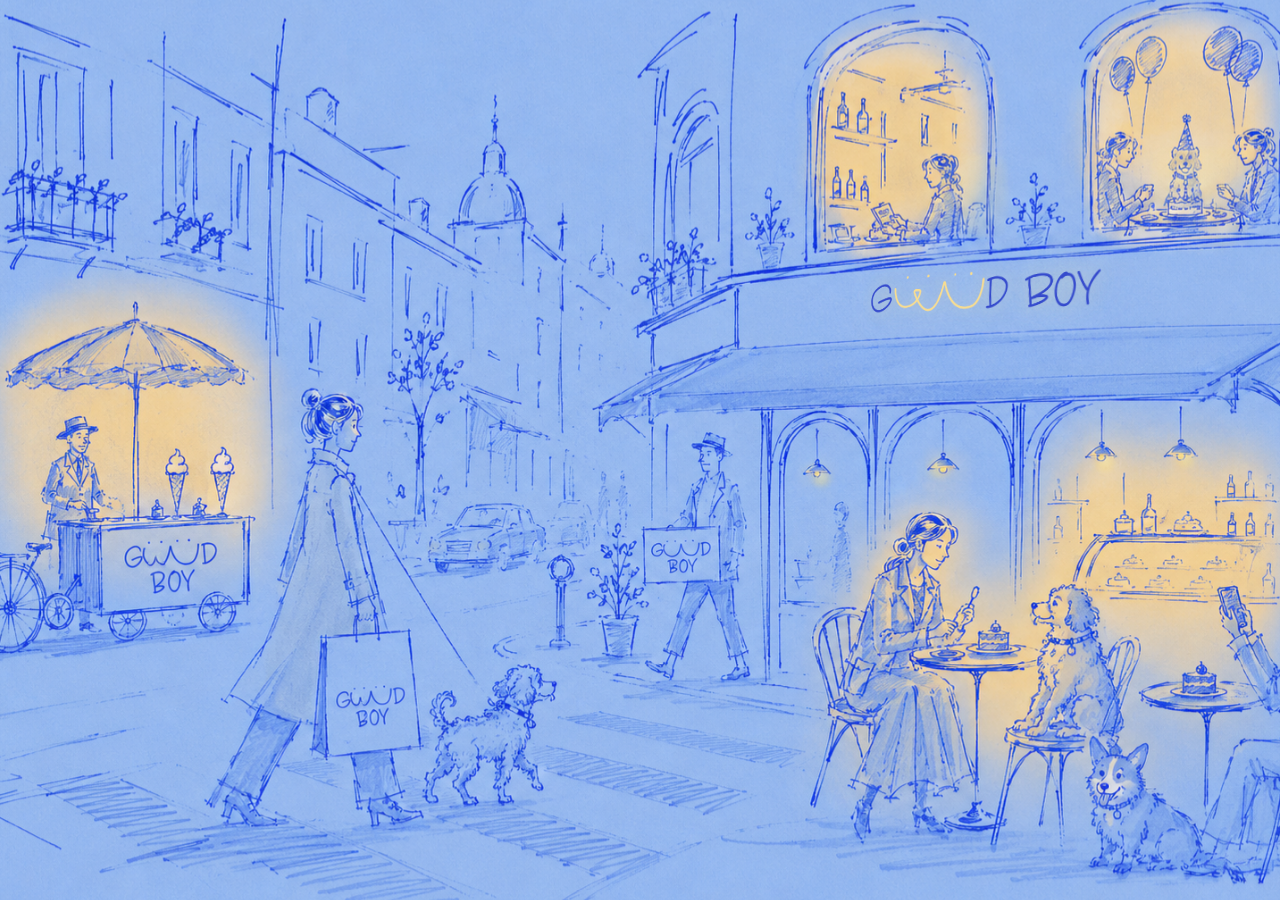
==== index.html @ 31cc7785 "good" ====
<!doctype html>
<html lang="ru">
  <head>
    <meta charset="UTF-8" />
    <meta name="viewport" content="width=device-width, initial-scale=1.0" />
    <title>Арт-практика</title>
    <link rel="stylesheet" href="./styles.css?v=83" />
  </head>
  <body>
    <main class="app" aria-live="polite">
      <section class="stage" aria-label="Интерактивная сцена">
        <img class="scene scene-current" alt="" draggable="false" />
        <img class="scene scene-next" alt="" draggable="false" />
        <svg class="scene-cover-svg" aria-hidden="true" focusable="false">
          <defs>
            <filter id="paper-tear">
              <feTurbulence type="fractalNoise" baseFrequency="0.038" numOctaves="3" seed="8" result="noise" />
              <feDisplacementMap in="SourceGraphic" in2="noise" scale="46" xChannelSelector="R" yChannelSelector="G" />
            </filter>
            <mask id="reveal-mask" maskUnits="userSpaceOnUse">
              <rect class="mask-fill" x="0" y="0" fill="black" />
              <ellipse class="mask-feather" cx="0" cy="0" rx="0" ry="0" fill="white" opacity="0.3" filter="url(#paper-tear)" />
              <ellipse class="mask-hole" cx="0" cy="0" rx="0" ry="0" fill="white" filter="url(#paper-tear)" />
            </mask>
          </defs>
          <image class="scene-cover-image" x="0" y="0" preserveAspectRatio="xMidYMid slice" mask="url(#reveal-mask)" />
        </svg>

        <div class="reveal-edge" aria-hidden="true"></div>
        <div class="veil" aria-hidden="true"></div>
        <div class="ambient-layer" aria-hidden="true"></div>
        <div class="cake-game-layer" aria-label="Мини-игра приготовления торта"></div>
        <div class="cake-game-ui-layer" aria-label="Интерфейс мини-игры"></div>
        <div class="sign-layer" aria-hidden="true">
          <img class="store-sign" src="./assets/overlays/sign.png" alt="" draggable="false" />
        </div>

        <header class="topbar">
          <button class="nav-button home-button" type="button">Главная</button>
        </header>

        <div class="hotspots" aria-label="Переходы по объектам"></div>
        <div class="scene-actions" aria-label="Кнопки сцены"></div>

        <section class="menu-panel" aria-label="Меню десертов" aria-hidden="true">
          <button class="menu-close" type="button" aria-label="Закрыть меню">×</button>
          <div class="menu-heading">
            <p class="scene-kicker">Special menu</p>
            <h2>GOOD BOY</h2>
          </div>
          <div class="menu-tabs" role="tablist" aria-label="Разделы меню"></div>
          <div class="catalog-track" aria-live="polite"></div>
        </section>

        <section class="story-panel" aria-label="Праздничное окно" aria-hidden="true">
          <button class="story-close" type="button" aria-label="Закрыть окно">×</button>
          <div class="cake-builder" aria-live="polite"></div>
        </section>
      </section>
    </main>

    <script src="./script.js?v=83"></script>
  </body>
</html>
---- styles.css ----
:root {
  --ink: #064f93;
  --paper: #d9f1ff;
  --cream: #fff7bd;
  --glow: #fff071;
  --line: rgba(6, 79, 147, 0.42);
}

@property --wind-x {
  syntax: "<length>";
  inherits: true;
  initial-value: 0px;
}

@property --wind-y {
  syntax: "<length>";
  inherits: true;
  initial-value: 0px;
}

@property --wind-blur {
  syntax: "<length>";
  inherits: true;
  initial-value: 0px;
}

* {
  box-sizing: border-box;
}

html,
body {
  width: 100%;
  height: 100%;
  margin: 0;
}

body {
  min-width: 1024px;
  overflow: hidden;
  background: #bfe8ff;
  color: var(--ink);
  font-family: "Zeequada", Georgia, "Times New Roman", serif;
}

button {
  font: inherit;
}

.app,
.stage {
  width: 100vw;
  height: 100vh;
}

.stage {
  position: relative;
  overflow: hidden;
  background: var(--paper);
  --scene-left: 0px;
  --scene-top: 0px;
  --scene-fit-scale: 1;
  --art-width: 1440px;
  --art-height: 1024px;
  --parallax-x: 0px;
  --parallax-y: 0px;
  --wind-x: 0px;
  --wind-y: 0px;
  --wind-blur: 0px;
  --reveal: 0px;
  --reveal-rx: 0px;
  --reveal-ry: 0px;
  animation: wind-scene 14000ms cubic-bezier(0.45, 0, 0.55, 1) infinite;
}

.scene {
  position: absolute;
  inset: -2%;
  width: 104%;
  height: 104%;
  object-fit: cover;
  user-select: none;
  filter: blur(var(--wind-blur));
  transform: translate3d(calc(var(--parallax-x) + var(--wind-x)), calc(var(--parallax-y) + var(--wind-y)), 0) scale(var(--scene-scale, 1));
  transform-origin: 50% 50%;
  transition: filter 650ms ease;
  will-change: transform, filter;
}

.scene-current {
  z-index: 1;
}

.scene-next {
  z-index: 2;
  opacity: 0;
  --scene-scale: 1.02;
  filter: blur(calc(2px + var(--wind-blur)));
}

.stage.is-transitioning .scene-current {
  filter: blur(0);
  --scene-scale: 1;
}

.stage.is-transitioning .scene-next {
  opacity: 0;
  filter: blur(var(--wind-blur));
  --scene-scale: 1;
}

.scene-cover-svg {
  position: absolute;
  z-index: 2;
  inset: -2%;
  width: 104%;
  height: 104%;
  pointer-events: none;
  opacity: 0;
  filter: blur(var(--wind-blur));
  transform: translate3d(calc(var(--parallax-x) + var(--wind-x)), calc(var(--parallax-y) + var(--wind-y)), 0);
  will-change: transform, filter;
}

.stage.is-transitioning .scene-cover-svg {
  opacity: 1;
}

.scene-cover-image {
  width: 100%;
  height: 100%;
}

.reveal-edge {
  display: none;
}

.reveal-edge::before,
.reveal-edge::after {
  display: none;
}

.reveal-edge::after {
  display: none;
}

.stage.is-transitioning .reveal-edge {
  opacity: 0;
}

.veil {
  display: none;
}

.stage.is-transitioning .veil {
  opacity: 0;
}

.ambient-layer {
  position: absolute;
  z-index: 3;
  left: 0;
  top: 0;
  width: var(--art-width);
  height: var(--art-height);
  pointer-events: none;
  opacity: 0;
  transform: translate3d(calc(var(--scene-left) + var(--parallax-x) + var(--wind-x)), calc(var(--scene-top) + var(--parallax-y) + var(--wind-y)), 0) scale(var(--scene-fit-scale));
  transform-origin: 0 0;
  will-change: transform;
  transition: opacity 600ms ease;
}

.sign-layer {
  position: absolute;
  z-index: 4;
  left: 0;
  top: 0;
  width: var(--art-width);
  height: var(--art-height);
  pointer-events: none;
  opacity: 0;
  transform: translate3d(calc(var(--scene-left) + var(--parallax-x) + var(--wind-x)), calc(var(--scene-top) + var(--parallax-y) + var(--wind-y)), 0) scale(var(--scene-fit-scale));
  transform-origin: 0 0;
  will-change: transform;
  transition: opacity 600ms ease;
}

.cake-game-ui-layer {
  position: absolute;
  z-index: 8;
  inset: 0;
  pointer-events: none;
  opacity: 0;
  transition: opacity 500ms ease;
}

.stage[data-scene="3"] .cake-game-ui-layer {
  opacity: 1;
}

.cake-game-ui {
  position: absolute;
  inset: 0;
  color: #114b3b;
  font-family: "Zeequada", "Some Notes", Georgia, serif;
  pointer-events: none;
}

.cake-game-ui > * {
  pointer-events: auto;
}

.cake-game-layer {
  position: absolute;
  z-index: 7;
  left: 0;
  top: 0;
  width: var(--art-width);
  height: var(--art-height);
  pointer-events: none;
  opacity: 0;
  transform: translate3d(calc(var(--scene-left) + var(--parallax-x) + var(--wind-x)), calc(var(--scene-top) + var(--parallax-y) + var(--wind-y)), 0) scale(var(--scene-fit-scale));
  transform-origin: 0 0;
  transition: opacity 500ms ease;
}

.stage[data-scene="3"] {
  --ink: #114b3b;
  --line: rgba(17, 75, 59, 0.38);
  background: #bbf1d7;
}

.stage[data-scene="3"] .cake-game-layer {
  opacity: 1;
  pointer-events: auto;
}

.stage[data-scene="3"] .hotspots {
  pointer-events: none;
}

.stage[data-scene="1"] .sign-layer {
  opacity: 1;
}

.stage.is-transitioning .sign-layer {
  opacity: 0;
}

.store-sign {
  position: absolute;
  left: 884px;
  top: 300px;
  width: 392px;
  height: auto;
  filter:
    drop-shadow(0 0 8px rgba(255, 236, 148, 0.42))
    drop-shadow(0 0 20px rgba(255, 220, 95, 0.26));
  opacity: 0.94;
  transform: perspective(500px) rotateX(3deg) rotateY(-27deg) rotateZ(-2.2deg) skewX(-6deg) skewY(0.8deg);
  transform-origin: 55% 52%;
  animation: sign-glow 4200ms ease-in-out infinite;
}

.stage[data-scene="1"] .ambient-layer,
.stage[data-scene="2"] .ambient-layer,
.stage[data-scene="4"] .ambient-layer,
.stage[data-scene="5"] .ambient-layer {
  opacity: 1;
}

.stage.is-transitioning .ambient-layer {
  opacity: 0;
}

.stage.is-transitioning .cake-game-layer,
.stage.is-transitioning .cake-game-ui-layer {
  opacity: 0;
  pointer-events: none;
}

.smoke {
  position: absolute;
  left: var(--art-x);
  top: var(--art-y);
  width: var(--size);
  height: var(--size);
  border-radius: 48% 52% 55% 45% / 56% 42% 58% 44%;
  background:
    radial-gradient(circle at 42% 42%, rgba(255, 250, 205, 0.68), rgba(255, 226, 139, 0.38) 38%, rgba(255, 226, 139, 0) 72%),
    radial-gradient(circle at 68% 58%, rgba(255, 246, 190, 0.36), rgba(255, 215, 116, 0) 56%);
  filter: blur(2.2px);
  opacity: 0;
  transform: translate(-50%, -50%) scale(0.35);
  animation: smoke-rise var(--duration) ease-out infinite;
  animation-delay: var(--delay);
}

.smoke::after {
  content: "";
  position: absolute;
  inset: 18% 22% 12% 14%;
  border-radius: 50%;
  background: rgba(255, 241, 169, 0.32);
  filter: blur(5px);
}

.leaf {
  position: absolute;
  left: var(--art-x);
  top: var(--art-y);
  width: var(--w);
  height: 2px;
  border-radius: 999px;
  background: rgba(5, 92, 180, 0.42);
  box-shadow: 0 0 5px rgba(174, 214, 255, 0.34);
  transform-origin: 50% 50%;
  animation: leaf-sway var(--duration) ease-in-out infinite;
  animation-delay: var(--delay);
}

.headlight {
  position: absolute;
  left: var(--art-x);
  top: var(--art-y);
  width: var(--size);
  height: calc(var(--size) * 0.64);
  border-radius: 999px;
  background: radial-gradient(circle, rgba(255, 245, 153, 0.95), rgba(255, 214, 86, 0.48) 38%, rgba(255, 214, 86, 0) 74%);
  filter: blur(2px);
  opacity: 0.18;
  transform: translate(-50%, -50%) rotate(-8deg) scale(0.72);
  animation: headlight-blink 2300ms ease-in-out infinite;
  animation-delay: var(--delay);
}

.headlight::after {
  content: "";
  position: absolute;
  left: 42%;
  top: 50%;
  width: calc(var(--size) * 2.1);
  height: calc(var(--size) * 0.86);
  border-radius: 999px;
  background: radial-gradient(ellipse at left, rgba(255, 234, 122, 0.24), rgba(255, 234, 122, 0) 68%);
  transform: translateY(-50%);
}

.cafe-light {
  position: absolute;
  left: var(--art-x);
  top: var(--art-y);
  width: var(--size);
  height: calc(var(--size) * 0.78);
  border-radius: 50%;
  background:
    radial-gradient(circle at 50% 35%, rgba(255, 248, 179, 0.9), rgba(255, 221, 104, 0.46) 42%, rgba(255, 221, 104, 0) 74%),
    radial-gradient(ellipse at 50% 80%, rgba(255, 239, 160, 0.28), rgba(255, 239, 160, 0) 70%);
  filter: blur(3.5px);
  opacity: 0.5;
  transform: translate(-50%, -50%) scale(0.82);
  animation: cafe-light-flicker 3600ms ease-in-out infinite;
  animation-delay: var(--delay);
}

.window-light {
  position: absolute;
  left: var(--art-x);
  top: var(--art-y);
  width: var(--w);
  height: var(--h);
  border-radius: 18px;
  background:
    radial-gradient(ellipse at 50% 42%, rgba(255, 237, 139, 0.44), rgba(255, 218, 104, 0.24) 52%, rgba(255, 218, 104, 0) 78%),
    linear-gradient(180deg, rgba(255, 249, 190, 0.16), rgba(255, 215, 91, 0.1));
  filter: blur(2.5px);
  opacity: 0.38;
  transform: translate(-50%, -50%) scale(0.96);
  animation: window-glow 5200ms ease-in-out infinite;
  animation-delay: var(--delay);
  mix-blend-mode: screen;
}

.stage[data-scene="5"] .window-light {
  background:
    radial-gradient(ellipse at 50% 44%, rgba(255, 240, 154, 0.58), rgba(255, 216, 96, 0.34) 52%, rgba(255, 216, 96, 0) 78%),
    linear-gradient(180deg, rgba(255, 249, 190, 0.26), rgba(255, 215, 91, 0.14));
  filter: blur(3px);
  opacity: 0.22;
  animation-name: ice-window-glow;
  animation-duration: 4600ms;
}

.pendant-light {
  position: absolute;
  left: var(--art-x);
  top: var(--art-y);
  width: var(--size);
  height: calc(var(--size) * 0.58);
  border-radius: 50%;
  background:
    radial-gradient(circle at 50% 40%, rgba(255, 247, 178, 0.9), rgba(255, 221, 103, 0.42) 42%, rgba(255, 221, 103, 0) 72%),
    radial-gradient(ellipse at 50% 100%, rgba(255, 224, 122, 0.28), rgba(255, 224, 122, 0) 74%);
  filter: blur(3px);
  opacity: 0.42;
  transform: translate(-50%, -50%) scale(0.82);
  animation: pendant-light-flicker 3300ms ease-in-out infinite;
  animation-delay: var(--delay);
  mix-blend-mode: screen;
}

.pendant-light::after {
  content: "";
  position: absolute;
  inset: -22% -14% -34%;
  border-radius: 50%;
  background: radial-gradient(ellipse at 50% 45%, rgba(255, 242, 154, 0.42), rgba(255, 219, 112, 0.18) 42%, rgba(255, 219, 112, 0) 72%);
  filter: blur(6px);
  animation: pendant-halo-drift 2600ms ease-in-out infinite;
  animation-delay: var(--delay);
}

.showcase-light {
  position: absolute;
  left: var(--art-x);
  top: var(--art-y);
  width: var(--w);
  height: var(--h);
  border-radius: 999px;
  background:
    radial-gradient(ellipse at 34% 48%, rgba(255, 247, 186, 0.5), rgba(255, 216, 110, 0.24) 36%, rgba(255, 216, 110, 0) 68%),
    radial-gradient(ellipse at 68% 52%, rgba(255, 238, 153, 0.34), rgba(255, 216, 110, 0.16) 38%, rgba(255, 216, 110, 0) 70%),
    linear-gradient(90deg, rgba(255, 236, 145, 0), rgba(255, 236, 145, 0.2), rgba(255, 236, 145, 0));
  background-size: 130% 100%, 120% 100%, 100% 100%;
  background-position: 0% 50%, 100% 50%, 50% 50%;
  filter: blur(8px);
  opacity: 0.36;
  transform: translate(-50%, -50%) scale(0.96);
  animation: showcase-light-sweep 4200ms ease-in-out infinite;
  animation-delay: var(--delay);
  mix-blend-mode: screen;
}

.candle-flame {
  position: absolute;
  left: var(--art-x);
  top: var(--art-y);
  width: var(--size);
  height: calc(var(--size) * 1.45);
  border-radius: 55% 45% 58% 42% / 66% 64% 36% 34%;
  background:
    radial-gradient(circle at 50% 64%, rgba(255, 255, 218, 0.98), rgba(255, 247, 166, 0.72) 28%, rgba(255, 177, 62, 0) 66%),
    radial-gradient(ellipse at 50% 42%, rgba(255, 139, 28, 0.94), rgba(255, 198, 71, 0.56) 46%, rgba(255, 198, 71, 0) 72%);
  filter: blur(0.45px);
  opacity: 0.78;
  transform: translate(-50%, -92%) rotate(-7deg) scale(0.82);
  transform-origin: 50% 92%;
  animation: candle-flame-flicker 1500ms ease-in-out infinite;
  animation-delay: var(--delay);
  mix-blend-mode: screen;
}

.candle-flame::after {
  content: "";
  position: absolute;
  inset: -70% -95% -42%;
  border-radius: 50%;
  background: radial-gradient(circle, rgba(255, 225, 98, 0.34), rgba(255, 185, 66, 0.12) 42%, rgba(255, 185, 66, 0) 72%);
  filter: blur(6px);
  z-index: -1;
}

.topbar {
  position: absolute;
  z-index: 8;
  top: 24px;
  left: 32px;
  right: 32px;
  display: grid;
  grid-template-columns: 140px;
  align-items: center;
  pointer-events: none;
}

.topbar > :not(.home-button),
.scene-count {
  display: none !important;
}

.nav-button {
  pointer-events: auto;
  border: 1px solid var(--line);
  background: rgba(255, 247, 189, 0.84);
  color: var(--ink);
  min-height: 34px;
  padding: 6px 18px;
  cursor: pointer;
  box-shadow: 0 2px 0 rgba(6, 79, 147, 0.16);
}

.nav-button:hover,
.nav-button:focus-visible {
  background: #fff6a0;
  outline: 2px solid rgba(255, 240, 113, 0.85);
  outline-offset: 3px;
}

.hotspots {
  position: absolute;
  inset: 0;
  z-index: 6;
}

.scene-actions {
  position: absolute;
  z-index: 7;
  left: 0;
  top: 0;
  width: var(--art-width);
  height: var(--art-height);
  pointer-events: none;
  transform: translate3d(calc(var(--scene-left) + var(--parallax-x) + var(--wind-x)), calc(var(--scene-top) + var(--parallax-y) + var(--wind-y)), 0) scale(var(--scene-fit-scale));
  transform-origin: 0 0;
  will-change: transform;
}

.stage.is-transitioning .scene-actions {
  opacity: 0;
}

.scene-button {
  position: absolute;
  left: var(--art-x);
  top: var(--art-y);
  min-width: 96px;
  height: 42px;
  border: 1px solid rgba(6, 79, 147, 0.52);
  border-radius: 4px;
  padding: 0 22px;
  background:
    linear-gradient(180deg, rgba(255, 251, 207, 0.94), rgba(255, 238, 159, 0.78)),
    rgba(255, 247, 189, 0.86);
  color: var(--ink);
  cursor: pointer;
  pointer-events: auto;
  box-shadow:
    0 2px 0 rgba(6, 79, 147, 0.18),
    0 0 18px rgba(255, 228, 103, 0.28);
  text-align: center;
  transform: translate(-50%, -50%) rotate(-2deg);
  animation: scene-button-breathe 3200ms ease-in-out infinite;
}

.scene-button::before,
.scene-button::after {
  content: "";
  position: absolute;
  inset: 4px;
  border: 1px solid rgba(6, 79, 147, 0.24);
  border-radius: 3px;
  pointer-events: none;
}

.scene-button::after {
  inset: -9px;
  border-color: rgba(255, 236, 122, 0.42);
  filter: blur(3px);
  opacity: 0.52;
}

.scene-button:hover,
.scene-button:focus-visible {
  background: linear-gradient(180deg, rgba(255, 252, 218, 0.98), rgba(255, 239, 151, 0.9));
  outline: 2px solid rgba(255, 240, 113, 0.82);
  outline-offset: 4px;
  box-shadow:
    0 2px 0 rgba(6, 79, 147, 0.18),
    0 0 24px rgba(255, 226, 83, 0.42);
}

.scene-button-paw {
  display: grid;
  place-items: center;
  min-width: 0;
  width: 58px;
  height: 58px;
  padding: 0;
  border-radius: 50%;
  border-color: rgba(6, 79, 147, 0.38);
  transform: translate(-50%, -50%) rotate(-4deg);
}

.scene-button-paw::before {
  inset: 7px;
  border-radius: 50%;
}

.scene-button-paw::after {
  inset: 12px -18px -8px;
  border: 0;
  border-radius: 999px;
  background: radial-gradient(ellipse at 50% 55%, rgba(255, 237, 130, 0.54), rgba(255, 223, 96, 0.22) 45%, rgba(255, 223, 96, 0) 74%);
  filter: blur(8px);
  opacity: 0.74;
  z-index: -1;
}

.paw-mark {
  position: relative;
  display: block;
  width: 31px;
  height: 29px;
  transform: rotate(-8deg);
}

.paw-mark::before {
  content: "";
  position: absolute;
  left: 8px;
  top: 13px;
  width: 15px;
  height: 13px;
  border-radius: 54% 46% 58% 42% / 62% 58% 42% 38%;
  border: 1.25px solid rgba(6, 79, 147, 0.9);
  background: transparent;
}

.paw-mark i {
  position: absolute;
  display: block;
  width: 8px;
  height: 10px;
  border-radius: 50%;
  border: 1.25px solid rgba(6, 79, 147, 0.9);
  background: transparent;
}

.paw-mark i:nth-child(1) {
  left: 1px;
  top: 8px;
  transform: rotate(-28deg);
}

.paw-mark i:nth-child(2) {
  left: 8px;
  top: 1px;
  transform: rotate(-10deg);
}

.paw-mark i:nth-child(3) {
  right: 8px;
  top: 1px;
  transform: rotate(10deg);
}

.paw-mark i:nth-child(4) {
  right: 1px;
  top: 8px;
  transform: rotate(28deg);
}

.hotspot {
  position: absolute;
  left: var(--x);
  top: var(--y);
  width: var(--width);
  height: var(--height);
  border: 0;
  border-radius: 47% 53% 49% 51% / 54% 46% 52% 48%;
  padding: 0;
  background: transparent;
  cursor: pointer;
  transform: translate(-50%, -50%) rotate(var(--rotate));
}

.hotspot::before {
  display: none;
}

.hotspot::after {
  display: none;
}

.hotspot span {
  display: none;
}

.hotspot:hover::before,
.hotspot:focus-visible::before {
  display: none;
}

.hotspot:hover,
.hotspot:focus-visible {
  filter: none;
  transform: translate(-50%, -50%) rotate(var(--rotate));
}

.hotspot:focus-visible {
  outline: none;
}

.scene-kicker {
  margin: 0 0 6px;
  font-size: 13px;
  text-transform: uppercase;
}

.menu-panel,
.story-panel {
  position: fixed;
  z-index: 10;
  right: 34px;
  top: 36px;
  bottom: auto;
  width: min(520px, 42vw);
  max-height: calc(100vh - 72px);
  display: grid;
  grid-template-rows: auto auto auto;
  gap: 14px;
  padding: 24px 26px 22px;
  border: 1px solid rgba(6, 79, 147, 0.46);
  background:
    radial-gradient(circle at 16% 8%, rgba(255, 244, 212, 0.86), rgba(255, 244, 212, 0) 34%),
    linear-gradient(180deg, rgba(255, 249, 224, 0.9), rgba(226, 244, 255, 0.8)),
    rgba(255, 247, 189, 0.78);
  color: var(--ink);
  font-family: "Some Notes", "Zeequada", Georgia, "Times New Roman", serif;
  box-shadow:
    0 10px 32px rgba(6, 79, 147, 0.14),
    0 0 36px rgba(255, 221, 107, 0.2);
  backdrop-filter: blur(8px);
  opacity: 0;
  transform: translateY(16px) scale(0.98);
  pointer-events: none;
  overflow: hidden;
  transition:
    opacity 360ms ease,
    transform 360ms cubic-bezier(0.22, 1, 0.36, 1);
}

.menu-panel.is-open,
.story-panel.is-open {
  opacity: 1;
  transform: translateY(0) scale(1);
  pointer-events: auto;
}

.story-panel {
  width: min(590px, 44vw);
  grid-template-rows: auto;
  gap: 12px;
  padding: 20px 24px 18px;
  overflow-y: auto;
  scrollbar-color: rgba(6, 79, 147, 0.34) transparent;
}

.menu-heading h2,
.story-panel h2 {
  margin: 0;
  font-size: 44px;
  line-height: 1;
  letter-spacing: 0;
  text-shadow: 0 1px 0 rgba(255, 255, 255, 0.5);
}

.story-copy {
  margin: 0;
  font-family: "Zeequada", "Some Notes", Georgia, serif;
  font-size: 17px;
  line-height: 1.28;
}

.cake-builder {
  display: grid;
  gap: 12px;
}

.cake-builder-header {
  display: grid;
  gap: 7px;
  padding-right: 18px;
}

.cake-builder-header h2 {
  max-width: 13em;
  font-size: 36px;
}

.cake-final-title {
  margin: 0;
  color: #0b50af;
  font-size: 42px;
  line-height: 1;
  letter-spacing: 0;
  text-shadow: 0 1px 0 rgba(255, 255, 255, 0.5);
}

.cake-progress {
  display: flex;
  gap: 8px;
  align-items: center;
}

.cake-progress span {
  display: block;
  width: 36px;
  height: 4px;
  border-radius: 999px;
  background: rgba(6, 79, 147, 0.18);
}

.cake-progress span.is-active {
  background: linear-gradient(90deg, rgba(255, 111, 32, 0.86), rgba(255, 202, 69, 0.82));
  box-shadow: 0 0 12px rgba(255, 202, 69, 0.36);
}

.cake-options {
  display: grid;
  grid-template-columns: repeat(auto-fit, minmax(126px, 1fr));
  gap: 10px;
}

.cake-option {
  display: grid;
  grid-template-rows: 86px auto auto;
  gap: 8px;
  align-items: start;
  min-height: 158px;
  padding: 10px;
  border: 1px solid rgba(6, 79, 147, 0.28);
  border-radius: 14px;
  background:
    linear-gradient(180deg, rgba(255, 255, 247, 0.68), rgba(255, 245, 213, 0.48)),
    rgba(255, 255, 255, 0.36);
  color: var(--ink);
  cursor: pointer;
  text-align: center;
  box-shadow: 0 4px 14px rgba(6, 79, 147, 0.06);
}

.cake-option[aria-pressed="true"] {
  border-color: rgba(255, 111, 32, 0.58);
  background:
    radial-gradient(circle at 95% 10%, rgba(255, 213, 87, 0.42), rgba(255, 213, 87, 0) 34%),
    rgba(255, 248, 207, 0.86);
}

.cake-option:disabled {
  cursor: not-allowed;
  opacity: 0.42;
  filter: saturate(0.55);
}

.cake-option:disabled .cake-visual {
  opacity: 0.64;
}

.cake-option-text {
  font-family: "Zeequada", "Some Notes", Georgia, serif;
  font-size: 16px;
  line-height: 1.18;
}

.cake-option small {
  margin-top: -4px;
  font-family: "Zeequada", Georgia, serif;
  font-size: 13px;
  opacity: 0.82;
}

.cake-visual {
  position: relative;
  display: block;
  width: 100%;
  height: 86px;
  border: 1px solid rgba(6, 79, 147, 0.18);
  border-radius: 14px;
  background:
    radial-gradient(circle at 50% 52%, rgba(255, 255, 247, 0.9), rgba(226, 244, 255, 0.34) 70%),
    rgba(255, 255, 255, 0.34);
  overflow: hidden;
}

.cake-visual::before,
.cake-visual::after {
  content: "";
  position: absolute;
  display: block;
}

.flavor-peanut,
.flavor-pumpkin,
.flavor-apple,
.flavor-carrot,
.flavor-chicken {
  background-image: url("./assets/cake-builder/filling-slices.png");
  background-size: 500% auto;
  background-repeat: no-repeat;
}

.flavor-peanut::before,
.flavor-peanut::after,
.flavor-pumpkin::before,
.flavor-pumpkin::after,
.flavor-apple::before,
.flavor-apple::after,
.flavor-carrot::before,
.flavor-carrot::after,
.flavor-chicken::before,
.flavor-chicken::after {
  display: none;
}

.flavor-peanut {
  background-position: 0% 50%;
}

.flavor-pumpkin {
  background-position: 25% 50%;
}

.flavor-apple {
  background-position: 50% 50%;
}

.flavor-carrot {
  background-position: 75% 50%;
}

.flavor-chicken {
  background-position: 100% 50%;
}

.shape-one::before,
.shape-two::before,
.shape-tall::before {
  display: none;
}

.shape-one,
.shape-two,
.shape-tall {
  background-image: url("./assets/cake-builder/tier-options.png");
  background-repeat: no-repeat;
  background-size: 300% auto;
}

.shape-one {
  background-position: 0% 52%;
}

.shape-two {
  background-position: 50% 52%;
}

.shape-tall {
  background-position: 100% 52%;
}

.cake-action {
  justify-self: start;
  min-height: 38px;
  border: 1px solid rgba(6, 79, 147, 0.42);
  border-radius: 999px;
  padding: 8px 18px 9px;
  background:
    linear-gradient(180deg, rgba(255, 252, 220, 0.96), rgba(255, 235, 143, 0.78)),
    rgba(255, 247, 189, 0.84);
  color: var(--ink);
  cursor: pointer;
  box-shadow:
    0 2px 0 rgba(6, 79, 147, 0.12),
    0 0 18px rgba(255, 226, 83, 0.22);
}

.cake-action:disabled {
  cursor: not-allowed;
  opacity: 0.45;
  box-shadow: none;
}

.cake-action:not(:disabled):hover,
.cake-action:not(:disabled):focus-visible,
.cake-option:not(:disabled):hover,
.cake-option:not(:disabled):focus-visible {
  outline: 2px solid rgba(255, 240, 113, 0.72);
  outline-offset: 3px;
}

.cake-upload-zone {
  display: grid;
  justify-items: center;
  gap: 12px;
  padding: 18px;
  border: 1px dashed rgba(6, 79, 147, 0.34);
  border-radius: 18px;
  background: rgba(255, 255, 255, 0.28);
}

.cake-upload-button::before {
  content: "📎";
  margin-right: 7px;
}

.pet-photo-card {
  width: min(250px, 78%);
  aspect-ratio: 4 / 5;
  display: grid;
  place-items: center;
  border: 1px solid rgba(6, 79, 147, 0.3);
  border-radius: 18px;
  background:
    radial-gradient(circle at 50% 42%, rgba(255, 248, 232, 0.92), rgba(226, 244, 255, 0.64) 68%),
    rgba(255, 255, 255, 0.6);
  box-shadow: 0 10px 24px rgba(6, 79, 147, 0.1);
  overflow: hidden;
}

.pet-photo {
  width: 100%;
  height: 100%;
  display: block;
  object-fit: cover;
  object-position: 50% 38%;
  user-select: none;
}

.pet-portrait,
.custom-cake {
  position: relative;
  width: 132px;
  height: 118px;
}

.pet-head,
.pet-ear-left,
.pet-ear-right {
  position: absolute;
  display: block;
  background: #fff7df;
  border: 2px solid rgba(6, 79, 147, 0.66);
}

.pet-head {
  left: 33px;
  top: 24px;
  width: 66px;
  height: 66px;
  border-radius: 48% 52% 45% 55% / 44% 44% 56% 56%;
}

.pet-head::before,
.pet-head::after {
  content: "";
  position: absolute;
  top: 25px;
  width: 5px;
  height: 5px;
  border-radius: 50%;
  background: #0b315d;
}

.pet-head::before {
  left: 20px;
}

.pet-head::after {
  right: 20px;
}

.pet-ear-left,
.pet-ear-right {
  top: 26px;
  width: 32px;
  height: 54px;
  background: #f5b26b;
  border-radius: 54% 46% 62% 38% / 44% 46% 54% 56%;
}

.pet-ear-left {
  left: 11px;
  transform: rotate(18deg);
}

.pet-ear-right {
  right: 11px;
  transform: rotate(-18deg);
}

.cake-success {
  margin: 0;
  color: #0b50af;
  font-family: "Zeequada", Georgia, serif;
  font-size: 18px;
}

.cake-result {
  display: grid;
  justify-items: center;
  gap: 5px;
  padding: 18px 16px;
  border: 1px solid rgba(6, 79, 147, 0.26);
  border-radius: 20px;
  background: rgba(255, 255, 255, 0.32);
}

.custom-cake-photo {
  display: block;
  width: min(280px, 86%);
  max-height: 300px;
  object-fit: contain;
  filter: drop-shadow(0 12px 16px rgba(6, 79, 147, 0.12));
  user-select: none;
}

.cake-summary h4 {
  margin: 0;
  color: #0b50af;
  font-size: 21px;
  font-weight: 400;
}

.custom-cake {
  width: 112px;
  height: 96px;
}

.cake-base,
.cake-face,
.cake-ears,
.cake-candle {
  position: absolute;
  display: block;
}

.cake-base {
  left: 8px;
  right: 8px;
  bottom: 8px;
  height: 38px;
  border: 2px solid rgba(6, 79, 147, 0.62);
  border-radius: 50% 50% 18px 18px / 36% 36% 18px 18px;
  background:
    radial-gradient(circle at 28% 30%, #f5b26b 0 6px, transparent 7px),
    radial-gradient(circle at 64% 26%, #f5b26b 0 5px, transparent 6px),
    linear-gradient(180deg, #fff7df, #ffe4b9);
}

.cake-face {
  left: 37px;
  top: 16px;
  width: 38px;
  height: 36px;
  border: 2px solid rgba(6, 79, 147, 0.62);
  border-radius: 48% 52% 50% 50%;
  background: #fff7df;
}

.cake-face::before,
.cake-face::after {
  content: "";
  position: absolute;
  top: 15px;
  width: 4px;
  height: 4px;
  border-radius: 50%;
  background: #0b315d;
}

.cake-face::before {
  left: 10px;
}

.cake-face::after {
  right: 10px;
}

.cake-ears::before,
.cake-ears::after {
  content: "";
  position: absolute;
  top: 22px;
  width: 24px;
  height: 36px;
  border: 2px solid rgba(6, 79, 147, 0.62);
  border-radius: 50%;
  background: #f5b26b;
}

.cake-ears::before {
  left: 18px;
  transform: rotate(18deg);
}

.cake-ears::after {
  left: 71px;
  transform: rotate(-18deg);
}

.cake-candle {
  left: 53px;
  top: 0;
  width: 7px;
  height: 20px;
  border-radius: 999px;
  background: #0b50af;
}

.cake-candle::before {
  content: "";
  position: absolute;
  left: -5px;
  top: -12px;
  width: 17px;
  height: 17px;
  border-radius: 50% 50% 50% 0;
  background: #ff6f20;
  transform: rotate(-45deg);
  box-shadow: 0 0 16px rgba(255, 202, 69, 0.66);
}

.cake-summary {
  display: grid;
  gap: 2px;
  padding: 10px 14px;
  border-left: 1px solid rgba(6, 79, 147, 0.28);
}

.cake-summary p {
  margin: 0;
  font-family: "Zeequada", Georgia, serif;
  font-size: 15px;
}

.cake-final-actions {
  display: flex;
  flex-wrap: wrap;
  gap: 10px;
}

.cake-game {
  position: absolute;
  inset: 0;
  color: #114b3b;
  font-family: "Zeequada", "Some Notes", Georgia, serif;
}

.cake-game-intro {
  position: absolute;
  left: clamp(20px, 4vw, 72px);
  top: clamp(88px, 13vh, 186px);
  width: min(430px, calc(50vw - 36px));
  max-width: calc(100% - 40px);
  display: grid;
  gap: 8px;
  padding: clamp(14px, 1.6vw, 18px) clamp(16px, 1.8vw, 22px) clamp(16px, 1.8vw, 20px);
  border: 1px solid rgba(17, 75, 59, 0.22);
  border-radius: 18px;
  background: rgba(238, 255, 239, 0.5);
  box-shadow: 0 12px 34px rgba(17, 75, 59, 0.08);
  backdrop-filter: blur(2px);
}

.cake-game-intro h2 {
  margin: 0;
  font-size: clamp(26px, 2.6vw, 38px);
  line-height: 0.96;
  letter-spacing: 0;
}

.cake-game-intro p {
  margin: 0;
  font-size: clamp(15px, 1.3vw, 18px);
  line-height: 1.22;
}

.cake-game-recipe {
  position: absolute;
  right: clamp(20px, 4vw, 54px);
  left: auto;
  top: clamp(80px, 12vh, 152px);
  width: min(332px, calc(46vw - 36px));
  max-width: calc(100% - 40px);
  padding: clamp(14px, 1.6vw, 18px) clamp(16px, 1.8vw, 20px) clamp(16px, 1.8vw, 20px);
  border: 1px solid rgba(17, 75, 59, 0.24);
  border-radius: 18px;
  background: rgba(238, 255, 239, 0.58);
  box-shadow: 0 12px 34px rgba(17, 75, 59, 0.08);
  backdrop-filter: blur(2px);
}

.cake-game-recipe h3 {
  margin: 0 0 8px;
  font-size: clamp(24px, 2.2vw, 30px);
  line-height: 1;
  letter-spacing: 0;
}

.cake-game-recipe ol {
  display: grid;
  gap: 4px;
  margin: 0;
  padding-left: 22px;
  font-size: clamp(14px, 1.2vw, 16px);
  line-height: 1.16;
}

.cake-game-recipe li {
  padding-left: 4px;
  opacity: 0.72;
  transition: opacity 240ms ease, color 240ms ease;
}

.cake-game-recipe li.is-current {
  opacity: 1;
  color: #0c634d;
}

.cake-game-recipe li.is-done {
  opacity: 1;
  color: #0c634d;
  text-decoration: line-through;
  text-decoration-thickness: 1px;
}

.cake-game-recipe li.is-done::marker {
  content: "✓ ";
}

.cake-game-bowl {
  position: absolute;
  left: var(--bowl-left, 724px);
  top: var(--bowl-top, 688px);
  width: var(--bowl-width, 300px);
  height: var(--bowl-height, 214px);
  display: grid;
  place-items: center;
  border: 0;
  background: transparent;
  box-shadow: none;
  transform: translate(-50%, -50%);
  transform-origin: center;
  transition: opacity 90ms ease;
}

.cake-game-bowl.is-added::after {
  content: "";
  position: absolute;
  left: 50%;
  top: 44%;
  width: 90px;
  height: 90px;
  border-radius: 50%;
  background: radial-gradient(circle, rgba(255, 255, 236, 0.8), rgba(255, 255, 236, 0) 66%);
  animation: cake-add-pulse 650ms ease-out;
  transform: translate(-50%, -50%);
  pointer-events: none;
}

.cake-game-bowl.is-mixing {
  animation: bowl-mix 820ms ease-in-out infinite;
}

.cake-game-bowl.is-finished {
  width: var(--bowl-finished-width, 360px);
  height: var(--bowl-finished-height, 300px);
  border: 0;
  background: transparent;
  box-shadow: none;
}

.cake-game-bowl.has-state {
  width: var(--bowl-width, 300px);
  height: var(--bowl-height, 214px);
  border: 0;
  background: transparent;
  box-shadow: none;
}

.cake-game-bowl.is-whisked {
  top: var(--bowl-whisked-top, 640px);
  width: var(--bowl-whisked-width, 300px);
  height: var(--bowl-whisked-height, 370px);
}

.cake-game-bowl.is-finished::before,
.cake-game-bowl.is-finished::after,
.cake-game-bowl::before,
.cake-game-bowl.has-state::before,
.cake-game-bowl.has-state::after {
  display: none;
}

.cake-game-bowl img,
.cake-game-bowl-state,
.cake-game-cake {
  width: 100%;
  height: 100%;
  object-fit: contain;
  filter: drop-shadow(0 16px 18px rgba(17, 75, 59, 0.12));
  user-select: none;
}

.cake-game-cake {
  width: 118%;
  height: 118%;
}

.cake-game-frame-player {
  position: absolute;
  left: var(--frame-left);
  top: var(--frame-top);
  width: var(--frame-width);
  height: var(--frame-height);
  display: grid;
  place-items: center;
  pointer-events: none;
  z-index: 5;
  opacity: 1;
  transform: translate(-50%, -50%) scale(1);
  transition: opacity 160ms ease, transform 160ms ease;
}

.cake-game-frame-player.is-leaving {
  opacity: 0;
  transform: translate(-50%, -50%) scale(0.985);
}

.cake-game-frame-player img {
  position: absolute;
  inset: 0;
  width: 100%;
  height: 100%;
  object-fit: contain;
  filter: drop-shadow(0 16px 18px rgba(17, 75, 59, 0.12));
  opacity: 0;
  user-select: none;
}

.cake-game-frame-player img.is-active {
  opacity: 1;
}

.cake-game-stir-tool {
  position: absolute;
  left: var(--tool-left);
  top: var(--tool-top);
  width: var(--tool-width);
  height: var(--tool-height);
  object-fit: contain;
  pointer-events: none;
  z-index: 6;
  transform: translate(-50%, -50%);
  transform-origin: 50% 82%;
  filter: drop-shadow(0 16px 18px rgba(17, 75, 59, 0.12));
  animation: whisk-stir 520ms ease-in-out infinite;
}

.bowl-liquid {
  width: 132px;
  height: 38px;
  border-radius: 50%;
  background: rgba(255, 253, 226, 0.58);
  filter: blur(0.2px);
  opacity: 0.68;
}

.cake-game-ingredients {
  position: absolute;
  inset: 0;
}

.cake-game-item {
  position: absolute;
  left: var(--art-x);
  top: var(--art-y);
  width: var(--item-size, 58px);
  height: var(--item-size, 58px);
  display: grid;
  place-items: center;
  border: 1px solid rgba(17, 75, 59, 0.36);
  border-radius: 50%;
  background: rgba(255, 247, 189, 0.5);
  color: #114b3b;
  cursor: pointer;
  transform: translate(-50%, -50%);
  box-shadow:
    0 0 18px rgba(255, 247, 189, 0.38),
    inset 0 0 18px rgba(255, 255, 240, 0.38);
  transition:
    border-color 220ms ease,
    background 220ms ease,
    box-shadow 220ms ease,
    filter 220ms ease,
    opacity 220ms ease;
  animation: scene-button-paw-breathe 2600ms ease-in-out infinite;
}

.cake-game-item:hover,
.cake-game-item:focus-visible {
  outline: 0;
  border-color: rgba(17, 75, 59, 0.62);
  background: rgba(255, 247, 189, 0.74);
  box-shadow:
    0 0 28px rgba(255, 247, 189, 0.62),
    inset 0 0 20px rgba(255, 255, 240, 0.5);
}

.cake-game-item .paw-mark {
  width: 30px;
  height: 28px;
}

.cake-game-item.is-wrong {
  animation: cake-wrong 420ms ease;
}

.cake-game-item.is-flying {
  pointer-events: none;
  z-index: 3;
}

.cake-game-hint {
  position: absolute;
  left: var(--hint-left, 845px);
  top: var(--hint-top, 645px);
  max-width: 260px;
  padding: 8px 14px 9px;
  border: 1px solid rgba(17, 75, 59, 0.28);
  border-radius: 999px;
  background: rgba(238, 255, 239, 0.86);
  color: #114b3b;
  font-size: 18px;
  line-height: 1;
  opacity: 0;
  transform: translateY(8px);
  pointer-events: none;
  transition: opacity 220ms ease, transform 220ms ease;
}

.cake-game-hint.is-visible {
  opacity: 1;
  transform: translateY(0);
}

.cake-game-final {
  position: absolute;
  right: clamp(20px, 4vw, 72px);
  left: auto;
  top: clamp(280px, 38vh, 520px);
  width: min(330px, calc(46vw - 36px));
  max-width: calc(100% - 40px);
  display: grid;
  gap: 10px;
  padding: clamp(16px, 1.6vw, 20px) clamp(18px, 1.8vw, 22px);
  border: 1px solid rgba(17, 75, 59, 0.24);
  border-radius: 18px;
  background: rgba(238, 255, 239, 0.68);
  box-shadow: 0 14px 34px rgba(17, 75, 59, 0.08);
  backdrop-filter: blur(2px);
}

.cake-game-final h3 {
  margin: 0;
  font-size: clamp(26px, 2.6vw, 36px);
  line-height: 1;
}

.cake-game-final p {
  margin: 0;
  font-size: clamp(15px, 1.3vw, 18px);
  line-height: 1.2;
}

.cake-game-actions {
  display: flex;
  flex-wrap: wrap;
  gap: 8px;
  margin-top: 2px;
}

.cake-game-action {
  min-height: 36px;
  border: 1px solid rgba(17, 75, 59, 0.34);
  border-radius: 999px;
  padding: 7px 14px 8px;
  background: rgba(238, 255, 239, 0.82);
  color: #114b3b;
  cursor: pointer;
}

.cake-game-ui.is-mobile .cake-game-intro {
  left: 32px;
  right: auto;
  top: 88px;
  width: calc(100% - 64px);
  max-width: none;
  padding: 14px 16px 16px;
}

.cake-game-ui.is-mobile .cake-game-intro h2 {
  font-size: 30px;
}

.cake-game-ui.is-mobile .cake-game-intro p {
  font-size: 16px;
}

.cake-game-ui.is-mobile .cake-game-recipe {
  left: 32px;
  right: auto;
  top: 286px;
  width: calc(100% - 64px);
  max-width: none;
  padding: 14px 16px 16px;
}

.cake-game-ui.is-mobile .cake-game-recipe h3 {
  font-size: 26px;
}

.cake-game.is-mobile .cake-game-bowl {
  left: var(--bowl-left, 426px);
  top: var(--bowl-top, 1170px);
  width: var(--bowl-width, 214px);
  height: var(--bowl-height, 153px);
}

.cake-game.is-mobile .cake-game-bowl.is-whisked {
  top: var(--bowl-whisked-top, 1104px);
  width: var(--bowl-whisked-width, 214px);
  height: var(--bowl-whisked-height, 264px);
}

.cake-game.is-mobile .cake-game-bowl.is-finished {
  width: var(--bowl-finished-width, 258px);
  height: var(--bowl-finished-height, 214px);
}

.cake-game.is-mobile .cake-game-hint {
  left: var(--hint-left, 520px);
  top: var(--hint-top, 1064px);
  max-width: 220px;
  font-size: 16px;
}

.cake-game-ui.is-mobile .cake-game-final {
  left: 32px;
  right: auto;
  top: auto;
  bottom: max(24px, 4vh);
  width: calc(100% - 64px);
  max-width: none;
  padding: 16px 18px;
}

.cake-game-ui.is-mobile .cake-game-final h3 {
  font-size: 30px;
}

.cake-game.is-mobile .cake-game-item {
  width: var(--item-size, 52px);
  height: var(--item-size, 52px);
}

.cake-game.is-mobile .cake-game-item .paw-mark {
  width: 28px;
  height: 26px;
}

.cake-game-ui.is-tablet .cake-game-intro {
  left: clamp(24px, 3vw, 36px);
  top: clamp(24px, 4vh, 34px);
  width: min(400px, calc(50vw - 32px));
  max-width: calc(100% - 48px);
  padding: 14px 18px 16px;
}

.cake-game-ui.is-tablet .cake-game-intro h2 {
  font-size: clamp(28px, 3vw, 36px);
}

.cake-game-ui.is-tablet .cake-game-intro p {
  font-size: 16px;
}

.cake-game-ui.is-tablet .cake-game-recipe {
  right: clamp(24px, 3vw, 34px);
  left: auto;
  top: clamp(24px, 4vh, 34px);
  width: min(310px, calc(46vw - 32px));
  max-width: calc(100% - 48px);
  padding: 14px 18px 16px;
}

.cake-game-ui.is-tablet .cake-game-recipe h3 {
  font-size: 27px;
}

.cake-game-ui.is-tablet .cake-game-recipe ol {
  font-size: 15px;
}

.cake-game.is-tablet .cake-game-hint {
  max-width: 210px;
  font-size: 16px;
}

.cake-game-ui.is-tablet .cake-game-final {
  right: clamp(24px, 3vw, 34px);
  left: auto;
  top: clamp(280px, 34vh, 392px);
  width: min(300px, calc(46vw - 32px));
  max-width: calc(100% - 48px);
  padding: 16px 18px;
}

.cake-game-ui.is-tablet .cake-game-final h3 {
  font-size: 30px;
}

.cake-game-ui.is-tablet .cake-game-final p {
  font-size: 16px;
}

.cake-game.is-tablet .cake-game-item .paw-mark {
  width: 28px;
  height: 26px;
}

.celebration-header h2 {
  max-width: 11em;
}

.celebration-hero-art,
.celebration-preview {
  position: relative;
  min-height: 220px;
  border: 0;
  border-radius: 0;
  background: transparent;
  box-shadow: none;
  overflow: hidden;
}

.celebration-hero-image,
.celebration-preview-image {
  display: grid;
  place-items: center;
  min-height: 220px;
}

.celebration-hero-image img,
.celebration-preview-image img {
  width: 100%;
  height: 100%;
  display: block;
  object-fit: contain;
  object-position: center;
  filter: drop-shadow(0 10px 18px rgba(6, 79, 147, 0.08));
  user-select: none;
}

.celebration-hero-art span,
.celebration-preview span,
.celebration-visual::before,
.celebration-visual::after {
  content: "";
  position: absolute;
  display: block;
  border-color: rgba(6, 79, 147, 0.82);
}

.hero-table,
.preview-table {
  left: 18%;
  right: 17%;
  bottom: 32px;
  height: 52px;
  border: 2px solid rgba(6, 79, 147, 0.72);
  border-radius: 50% / 48%;
  background: rgba(255, 255, 255, 0.3);
  box-shadow: 0 13px 0 rgba(6, 79, 147, 0.05);
}

.hero-table::before,
.preview-table::before {
  content: "";
  position: absolute;
  left: 13%;
  right: 13%;
  top: 21px;
  height: 34px;
  border-left: 2px solid rgba(6, 79, 147, 0.54);
  border-right: 2px solid rgba(6, 79, 147, 0.54);
}

.hero-cake,
.preview-cake {
  left: 46%;
  bottom: 72px;
  width: 48px;
  height: 37px;
  border: 2px solid rgba(6, 79, 147, 0.78);
  border-radius: 48% 48% 16px 16px;
  background:
    radial-gradient(circle at 28% 25%, rgba(255, 111, 32, 0.82) 0 3px, transparent 4px),
    radial-gradient(circle at 66% 26%, rgba(255, 111, 32, 0.82) 0 3px, transparent 4px),
    rgba(255, 255, 255, 0.62);
}

.hero-cake::before,
.preview-cake::before {
  content: "";
  position: absolute;
  left: 20px;
  top: -19px;
  width: 5px;
  height: 18px;
  border-radius: 999px;
  background: rgba(6, 79, 147, 0.86);
  box-shadow: 0 -7px 10px rgba(255, 202, 69, 0.58);
}

.hero-dog,
.preview-dog-left,
.preview-dog-right {
  width: 42px;
  height: 58px;
  border: 2px solid rgba(6, 79, 147, 0.78);
  border-radius: 44% 44% 42% 42%;
  background: rgba(255, 255, 255, 0.34);
}

.hero-dog {
  left: 36%;
  bottom: 76px;
}

.hero-dog::before,
.preview-dog-left::before,
.preview-dog-right::before {
  content: "";
  position: absolute;
  left: -8px;
  top: 13px;
  width: 56px;
  height: 26px;
  border-radius: 50%;
  border: 2px solid rgba(6, 79, 147, 0.72);
}

.hero-guest {
  bottom: 83px;
  width: 30px;
  height: 70px;
  border-left: 2px solid rgba(6, 79, 147, 0.64);
}

.hero-guest::before {
  content: "";
  position: absolute;
  left: -12px;
  top: -26px;
  width: 26px;
  height: 26px;
  border: 2px solid rgba(6, 79, 147, 0.66);
  border-radius: 50%;
}

.hero-guest-left {
  left: 21%;
  transform: rotate(5deg);
}

.hero-guest-right {
  right: 22%;
  transform: rotate(-5deg);
}

.hero-balloons,
.preview-balloons {
  width: 86px;
  height: 108px;
}

.hero-balloons {
  right: 17%;
  top: 19px;
}

.hero-balloons::before,
.preview-balloons::before {
  content: "";
  position: absolute;
  inset: 0;
  background:
    radial-gradient(ellipse at 28% 23%, transparent 0 14px, rgba(6, 79, 147, 0.78) 15px 16px, transparent 17px),
    radial-gradient(ellipse at 58% 15%, transparent 0 15px, rgba(6, 79, 147, 0.78) 16px 17px, transparent 18px),
    radial-gradient(ellipse at 72% 38%, transparent 0 13px, rgba(6, 79, 147, 0.78) 14px 15px, transparent 16px);
}

.hero-balloons::after,
.preview-balloons::after {
  content: "";
  position: absolute;
  left: 24px;
  top: 40px;
  width: 39px;
  height: 62px;
  border-left: 1px solid rgba(6, 79, 147, 0.58);
  border-right: 1px solid rgba(6, 79, 147, 0.58);
  transform: skewX(-11deg);
}

.hero-gifts,
.preview-gifts {
  right: 12%;
  bottom: 22px;
  width: 72px;
  height: 38px;
  background:
    linear-gradient(90deg, transparent 30%, rgba(6, 79, 147, 0.68) 31% 34%, transparent 35%),
    linear-gradient(0deg, transparent 45%, rgba(6, 79, 147, 0.68) 46% 51%, transparent 52%);
}

.hero-gifts::before,
.preview-gifts::before {
  content: "";
  position: absolute;
  inset: 5px 26px 0 0;
  border: 2px solid rgba(6, 79, 147, 0.72);
  border-radius: 5px;
}

.hero-gifts::after,
.preview-gifts::after {
  content: "";
  position: absolute;
  right: 0;
  bottom: 0;
  width: 34px;
  height: 29px;
  border: 2px solid rgba(6, 79, 147, 0.72);
  border-radius: 5px;
}

.celebration-options {
  display: grid;
  grid-template-columns: repeat(3, minmax(0, 1fr));
  gap: 10px;
}

.celebration-options-details {
  grid-template-columns: repeat(3, minmax(0, 1fr));
}

.celebration-option {
  display: grid;
  grid-template-rows: 104px auto auto;
  gap: 6px;
  align-items: start;
  min-height: 166px;
  padding: 9px;
  border: 1px solid rgba(6, 79, 147, 0.26);
  border-radius: 14px;
  background:
    linear-gradient(180deg, rgba(255, 255, 247, 0.64), rgba(226, 244, 255, 0.28)),
    rgba(255, 255, 255, 0.34);
  color: var(--ink);
  cursor: pointer;
  text-align: center;
  box-shadow: 0 4px 14px rgba(6, 79, 147, 0.06);
}

.celebration-option[aria-pressed="true"] {
  border-color: rgba(255, 111, 32, 0.62);
  background:
    radial-gradient(circle at 86% 12%, rgba(255, 202, 69, 0.35), transparent 34%),
    rgba(255, 248, 207, 0.82);
}

.celebration-option:hover,
.celebration-option:focus-visible {
  outline: 2px solid rgba(255, 240, 113, 0.72);
  outline-offset: 3px;
}

.celebration-visual {
  position: relative;
  display: block;
  height: 104px;
  border-radius: 12px;
  background: radial-gradient(circle at 50% 68%, rgba(226, 244, 255, 0.52), rgba(226, 244, 255, 0) 58%);
  overflow: hidden;
}

.celebration-visual-image {
  display: grid;
  place-items: center;
  padding: 0;
}

.celebration-visual-image::before,
.celebration-visual-image::after {
  display: none;
}

.celebration-visual-image img {
  width: 100%;
  height: 100%;
  display: block;
  object-fit: contain;
  object-position: center;
  filter: drop-shadow(0 8px 10px rgba(6, 79, 147, 0.08));
  user-select: none;
}

.celebration-option-title {
  color: #0b50af;
  font-size: 18px;
  line-height: 1.05;
}

.celebration-option small {
  font-family: "Zeequada", "Some Notes", Georgia, serif;
  font-size: 13px;
  line-height: 1.15;
  opacity: 0.84;
}

.celebration-visual::before {
  left: 17%;
  right: 17%;
  bottom: 13px;
  height: 28px;
  border: 2px solid rgba(6, 79, 147, 0.72);
  border-radius: 50% / 46%;
}

.celebration-visual::after {
  left: 47%;
  bottom: 41px;
  width: 18px;
  height: 18px;
  border: 2px solid rgba(6, 79, 147, 0.72);
  border-radius: 50% 50% 6px 6px;
  background: rgba(255, 255, 255, 0.44);
}

.celebration-mini::before {
  left: 27%;
  right: 27%;
}

.celebration-friends::before,
.style-soft::before,
.table-shared::before {
  left: 13%;
  right: 13%;
}

.celebration-big::before,
.style-party::before,
.table-full::before {
  left: 7%;
  right: 7%;
}

.celebration-friends::after {
  box-shadow:
    -34px 16px 0 -5px rgba(6, 79, 147, 0.18),
    34px 14px 0 -5px rgba(6, 79, 147, 0.18),
    -33px 15px 0 -3px rgba(6, 79, 147, 0.72),
    34px 13px 0 -3px rgba(6, 79, 147, 0.72);
}

.celebration-big {
  background:
    radial-gradient(ellipse at 22% 20%, transparent 0 9px, rgba(6, 79, 147, 0.75) 10px 11px, transparent 12px),
    radial-gradient(ellipse at 76% 18%, transparent 0 10px, rgba(6, 79, 147, 0.75) 11px 12px, transparent 13px),
    radial-gradient(circle at 50% 74%, rgba(226, 244, 255, 0.78), rgba(226, 244, 255, 0) 52%),
    rgba(255, 255, 255, 0.18);
}

.style-classic::after {
  height: 22px;
}

.style-soft::after {
  width: 22px;
  height: 42px;
  border-radius: 999px 999px 10px 10px;
  box-shadow: -34px 14px 0 -7px rgba(6, 79, 147, 0.72), 34px 14px 0 -7px rgba(6, 79, 147, 0.72);
}

.style-party {
  background:
    radial-gradient(circle at 27% 20%, rgba(6, 79, 147, 0.8) 0 2px, transparent 3px),
    radial-gradient(circle at 42% 18%, rgba(255, 111, 32, 0.76) 0 2px, transparent 3px),
    radial-gradient(circle at 68% 24%, rgba(6, 79, 147, 0.74) 0 2px, transparent 3px),
    linear-gradient(145deg, transparent 34%, rgba(6, 79, 147, 0.55) 35% 36%, transparent 37%),
    radial-gradient(circle at 50% 74%, rgba(226, 244, 255, 0.78), rgba(226, 244, 255, 0) 52%),
    rgba(255, 255, 255, 0.18);
}

.detail-hat::before {
  left: 36%;
  right: auto;
  bottom: 18px;
  width: 42px;
  height: 48px;
  border: 2px solid rgba(6, 79, 147, 0.78);
  border-radius: 50% 50% 8px 8px;
  transform: skewX(-12deg);
}

.detail-gift::before,
.detail-card::before {
  left: 31%;
  right: auto;
  bottom: 20px;
  width: 58px;
  height: 43px;
  border-radius: 6px;
}

.detail-gift::after {
  left: 41%;
  bottom: 62px;
  width: 36px;
  height: 18px;
  border-radius: 50% 50% 0 0;
  border-bottom: 0;
}

.detail-candle::before {
  left: 49%;
  right: auto;
  bottom: 18px;
  width: 9px;
  height: 56px;
  border-radius: 999px;
}

.detail-candle::after {
  left: calc(49% - 4px);
  bottom: 73px;
  width: 17px;
  height: 17px;
  border: 0;
  border-radius: 50% 50% 50% 0;
  background: rgba(255, 111, 32, 0.84);
  transform: rotate(-45deg);
  box-shadow: 0 0 14px rgba(255, 202, 69, 0.58);
}

.detail-camera::before {
  left: 24%;
  right: auto;
  bottom: 25px;
  width: 70px;
  height: 42px;
  border-radius: 8px;
}

.detail-camera::after {
  left: 42%;
  bottom: 34px;
  width: 22px;
  height: 22px;
  border-radius: 50%;
}

.detail-bandana::before {
  left: 28%;
  right: auto;
  bottom: 21px;
  width: 72px;
  height: 48px;
  border-radius: 8px 8px 50% 50%;
  transform: rotate(-8deg) skewX(-12deg);
}

.detail-card::after {
  left: 39%;
  bottom: 40px;
  width: 34px;
  height: 16px;
  border-width: 0 0 2px;
  border-radius: 0;
}

.table-pets,
.table-shared,
.table-full {
  background:
    radial-gradient(circle at 33% 55%, transparent 0 8px, rgba(6, 79, 147, 0.7) 9px 10px, transparent 11px),
    radial-gradient(circle at 56% 48%, transparent 0 10px, rgba(6, 79, 147, 0.7) 11px 12px, transparent 13px),
    radial-gradient(circle at 50% 74%, rgba(226, 244, 255, 0.78), rgba(226, 244, 255, 0) 52%),
    rgba(255, 255, 255, 0.18);
}

.table-shared {
  background:
    radial-gradient(circle at 28% 53%, transparent 0 8px, rgba(6, 79, 147, 0.7) 9px 10px, transparent 11px),
    radial-gradient(circle at 50% 45%, transparent 0 11px, rgba(6, 79, 147, 0.7) 12px 13px, transparent 14px),
    radial-gradient(circle at 72% 55%, transparent 0 8px, rgba(255, 111, 32, 0.72) 9px 10px, transparent 11px),
    radial-gradient(circle at 50% 74%, rgba(226, 244, 255, 0.78), rgba(226, 244, 255, 0) 52%),
    rgba(255, 255, 255, 0.18);
}

.table-full {
  background:
    radial-gradient(circle at 22% 58%, transparent 0 7px, rgba(6, 79, 147, 0.7) 8px 9px, transparent 10px),
    radial-gradient(circle at 39% 48%, transparent 0 8px, rgba(255, 111, 32, 0.72) 9px 10px, transparent 11px),
    radial-gradient(circle at 52% 42%, transparent 0 12px, rgba(6, 79, 147, 0.7) 13px 14px, transparent 15px),
    radial-gradient(circle at 68% 50%, transparent 0 8px, rgba(255, 111, 32, 0.72) 9px 10px, transparent 11px),
    radial-gradient(circle at 78% 60%, transparent 0 7px, rgba(6, 79, 147, 0.7) 8px 9px, transparent 10px),
    radial-gradient(circle at 50% 74%, rgba(226, 244, 255, 0.78), rgba(226, 244, 255, 0) 52%),
    rgba(255, 255, 255, 0.18);
}

.celebration-final-title {
  color: #0b50af;
}

.celebration-date-layout {
  display: grid;
  grid-template-columns: minmax(0, 0.9fr) minmax(180px, 1fr);
  gap: 18px;
  align-items: center;
  min-height: 190px;
}

.celebration-date-controls {
  display: grid;
  gap: 14px;
  align-content: center;
}

.celebration-date-scene {
  display: grid;
  place-items: center;
  min-height: 172px;
  border: 0;
  border-radius: 0;
  background: transparent;
}

.celebration-date-scene img {
  display: block;
  width: min(300px, 100%);
  max-height: 178px;
  object-fit: contain;
  filter: drop-shadow(0 8px 12px rgba(6, 79, 147, 0.08));
  user-select: none;
}

.celebration-date-field {
  display: grid;
  gap: 6px;
  color: #0b50af;
  font-size: 20px;
  line-height: 1;
}

.celebration-date-field input {
  width: min(250px, 100%);
  min-height: 40px;
  border: 1px solid rgba(6, 79, 147, 0.34);
  border-radius: 999px;
  padding: 7px 14px 8px;
  background: rgba(255, 255, 247, 0.64);
  color: #0b50af;
  color-scheme: light;
  font: inherit;
  font-size: 19px;
  accent-color: #0b50af;
}

.celebration-date-field input::-webkit-calendar-picker-indicator {
  cursor: pointer;
  filter: brightness(0) saturate(100%) invert(20%) sepia(99%) saturate(2208%) hue-rotate(201deg) brightness(91%) contrast(97%);
}

.celebration-date-options {
  display: flex;
  flex-wrap: wrap;
  gap: 8px;
}

.celebration-date-option {
  min-height: 34px;
  border: 1px solid rgba(6, 79, 147, 0.32);
  border-radius: 999px;
  padding: 6px 14px 7px;
  background: rgba(255, 255, 247, 0.54);
  color: var(--ink);
  cursor: pointer;
  font: inherit;
  font-size: 18px;
}

.celebration-date-option[aria-pressed="true"] {
  border-color: rgba(255, 111, 32, 0.58);
  background: rgba(255, 248, 207, 0.86);
  color: #f05a1a;
}

.celebration-preview {
  min-height: 250px;
}

.preview-table {
  left: 20%;
  right: 13%;
  bottom: 54px;
}

.preview-cake {
  left: 50%;
  bottom: 98px;
}

.preview-balloons-left {
  left: 15%;
  top: 35px;
}

.preview-balloons-right {
  right: 11%;
  top: 24px;
}

.preview-dog-left {
  left: 12%;
  bottom: 39px;
}

.preview-dog-right {
  right: 12%;
  bottom: 25px;
  transform: scale(0.9) rotate(-7deg);
}

.preview-gifts {
  right: 6%;
  bottom: 24px;
}

.preview-garland {
  left: 20%;
  right: 14%;
  top: 44px;
  height: 44px;
  border-top: 2px solid rgba(6, 79, 147, 0.54);
  border-radius: 50% 50% 0 0;
}

.preview-garland::before {
  content: "";
  position: absolute;
  left: 20%;
  right: 18%;
  top: 8px;
  height: 28px;
  background:
    linear-gradient(135deg, transparent 0 44%, rgba(6, 79, 147, 0.68) 45% 50%, transparent 51%) 0 0 / 38px 28px repeat-x;
}

.menu-tabs {
  display: grid;
  grid-template-columns: repeat(auto-fit, minmax(92px, 1fr));
  gap: 8px;
}

.menu-tab {
  min-height: 34px;
  border: 1px solid rgba(6, 79, 147, 0.44);
  border-radius: 999px;
  background: rgba(255, 247, 189, 0.72);
  color: var(--ink);
  cursor: pointer;
  box-shadow: 0 2px 0 rgba(6, 79, 147, 0.12);
}

.menu-tab[aria-selected="true"] {
  background: rgba(255, 111, 32, 0.1);
  border-color: rgba(255, 111, 32, 0.48);
  color: #f05a1a;
}

.catalog-track {
  display: grid;
  grid-auto-flow: column;
  grid-auto-columns: minmax(300px, 82%);
  align-items: start;
  gap: 14px;
  overflow-x: auto;
  overflow-y: hidden;
  padding: 4px 2px 12px;
  scroll-snap-type: x mandatory;
  scrollbar-color: rgba(6, 79, 147, 0.38) transparent;
}

.catalog-card {
  display: grid;
  grid-template-rows: 174px auto;
  min-height: 0;
  padding: 14px 18px 16px;
  border: 1px solid rgba(6, 79, 147, 0.36);
  border-radius: 18px;
  background:
    linear-gradient(180deg, rgba(255, 255, 247, 0.72), rgba(255, 246, 218, 0.58)),
    rgba(255, 255, 255, 0.42);
  box-shadow: 0 8px 22px rgba(6, 79, 147, 0.09);
  scroll-snap-align: start;
}

.catalog-card-text {
  grid-template-rows: auto;
  min-height: 154px;
  align-content: center;
}

.catalog-card-text .catalog-info {
  gap: 8px;
}

.catalog-card-text .catalog-info h3 {
  margin-bottom: 4px;
}

.catalog-card-text .catalog-footer {
  margin-top: 4px;
}

.catalog-photo {
  align-self: center;
  justify-self: center;
  display: block;
  width: 100%;
  height: 174px;
  object-fit: contain;
  object-position: center;
  filter: drop-shadow(0 8px 12px rgba(6, 79, 147, 0.1));
  user-select: none;
}

.catalog-info {
  display: grid;
  grid-template-rows: auto auto auto;
  min-width: 0;
  align-content: start;
}

.catalog-info h3 {
  margin: 2px 0 7px;
  color: #0b50af;
  font-size: 22px;
  font-style: italic;
  font-weight: 400;
  line-height: 1.1;
  text-transform: uppercase;
}

.catalog-info p {
  margin: 0;
  font-size: 14px;
  line-height: 1.28;
  font-family: "Zeequada", Georgia, "Times New Roman", serif;
}

.catalog-footer {
  align-self: start;
  display: flex;
  justify-content: flex-start;
  align-items: center;
  margin-top: 10px;
}

.catalog-footer b {
  color: #f05a1a;
  font-size: 22px;
  font-weight: 400;
}

.menu-tab:hover,
.menu-tab:focus-visible {
  background: #fff6a0;
  outline: 2px solid rgba(255, 240, 113, 0.72);
  outline-offset: 3px;
}

.menu-close,
.story-close {
  position: absolute;
  top: 10px;
  right: 10px;
  width: 30px;
  height: 30px;
  border: 1px solid rgba(6, 79, 147, 0.42);
  border-radius: 50%;
  background: rgba(255, 247, 189, 0.74);
  color: var(--ink);
  cursor: pointer;
  line-height: 1;
}

.menu-close:hover,
.menu-close:focus-visible,
.story-close:hover,
.story-close:focus-visible {
  background: #fff6a0;
  outline: 2px solid rgba(255, 240, 113, 0.72);
  outline-offset: 3px;
}

.stage[data-scene="1"] .home-button {
  opacity: 0;
  pointer-events: none;
}

@media (min-width: 701px) and (max-width: 1180px) {
  body {
    min-width: 0;
  }

  .scene {
    inset: 0;
    width: 100%;
    height: 100%;
  }

  .scene-cover-svg {
    inset: 0;
    width: 100%;
    height: 100%;
  }

  .ambient-layer,
  .sign-layer {
    display: none;
  }

  .stage[data-scene="3"] .cake-game-layer {
    display: block;
  }

  .stage[data-scene="3"] .hotspots {
    pointer-events: none;
  }

  .menu-panel,
  .story-panel {
    right: 18px;
    top: 18px;
    width: min(520px, calc(100vw - 36px));
    max-height: calc(100vh - 36px);
  }

  .catalog-track {
    grid-auto-columns: minmax(280px, 76%);
  }

  .catalog-card {
    grid-template-rows: clamp(148px, 22vw, 174px) auto;
    padding: 13px 16px 15px;
  }

  .catalog-photo {
    height: clamp(148px, 22vw, 174px);
  }

  .cake-options,
  .celebration-options {
    gap: 9px;
  }

  .cake-option {
    grid-template-rows: clamp(82px, 11vw, 98px) auto auto;
    min-height: 0;
  }

  .cake-visual {
    height: clamp(82px, 11vw, 98px);
  }

  .celebration-option {
    grid-template-rows: clamp(92px, 13vw, 112px) auto auto;
    min-height: 0;
  }

  .celebration-visual {
    height: clamp(92px, 13vw, 112px);
  }
}

@media (max-width: 700px) {
  body {
    min-width: 0;
    background: #d9f1ff;
  }

  .scene {
    inset: 0;
    width: 100%;
    height: 100%;
  }

  .scene-cover-svg {
    inset: 0;
    width: 100%;
    height: 100%;
  }

  .topbar {
    top: 14px;
    left: 14px;
    right: 14px;
    grid-template-columns: auto;
  }

  .nav-button {
    min-height: 34px;
    padding: 5px 16px 7px;
    font-size: 18px;
    background: rgba(255, 247, 189, 0.72);
    backdrop-filter: blur(4px);
  }

  .ambient-layer,
  .sign-layer {
    display: none;
  }

  .stage[data-scene="3"] .cake-game-layer {
    display: block;
  }

  .stage[data-scene="3"] .hotspots {
    pointer-events: none;
  }

  .scene-button-paw {
    width: 52px;
    height: 52px;
  }

  .scene-button-paw .paw-mark {
    transform: rotate(-8deg) scale(0.88);
  }

  .hotspot {
    min-width: 96px;
    min-height: 96px;
  }

  .menu-panel,
  .story-panel {
    left: 12px;
    right: 12px;
    top: 12px;
    bottom: 12px;
    width: auto;
    max-height: none;
    padding: 18px 18px 20px;
    border-radius: 20px;
    overflow-y: auto;
  }

  .menu-heading h2,
  .story-panel h2 {
    font-size: clamp(30px, 9vw, 36px);
  }

  .catalog-track {
    grid-auto-columns: minmax(min(260px, 86vw), 86%);
    max-height: none;
    gap: 12px;
  }

  .catalog-card {
    grid-template-rows: clamp(132px, 34vw, 174px) auto;
    min-height: 0;
    padding: clamp(12px, 3.2vw, 16px);
  }

  .catalog-photo {
    height: clamp(132px, 34vw, 174px);
  }

  .catalog-info h3 {
    font-size: clamp(18px, 5.2vw, 22px);
  }

  .catalog-info p {
    font-size: clamp(13px, 3.6vw, 14px);
  }

  .catalog-footer b {
    font-size: clamp(19px, 5.2vw, 22px);
  }

  .cake-builder-header h2 {
    max-width: 100%;
    font-size: clamp(28px, 8.4vw, 32px);
  }

  .cake-options,
  .celebration-options {
    grid-template-columns: 1fr;
  }

  .cake-option {
    grid-template-rows: clamp(92px, 28vw, 116px) auto auto;
    min-height: 0;
  }

  .cake-visual {
    height: clamp(92px, 28vw, 116px);
  }

  .cake-option-text,
  .celebration-option-title {
    font-size: clamp(16px, 5vw, 18px);
  }

  .celebration-option {
    grid-template-rows: clamp(104px, 32vw, 132px) auto auto;
    min-height: 0;
  }

  .celebration-visual {
    height: clamp(104px, 32vw, 132px);
  }
}

@keyframes glow-breathe {
  0%,
  100% {
    transform: scale(0.94);
    opacity: 0.62;
  }
  50% {
    transform: scale(1.04);
    opacity: 1;
  }
}

@keyframes sketch-drift {
  0%,
  100% {
    opacity: 0.7;
    filter: blur(0);
  }
  50% {
    opacity: 1;
    filter: blur(0.2px);
  }
}

@keyframes scene-button-breathe {
  0%,
  100% {
    transform: translate(-50%, -50%) rotate(-2deg) scale(0.98);
  }
  50% {
    transform: translate(-50%, -50%) rotate(-1.2deg) scale(1.04);
  }
}

.scene-button-paw {
  animation-name: scene-button-paw-breathe;
}

@keyframes scene-button-paw-breathe {
  0%,
  100% {
    transform: translate(-50%, -50%) rotate(-4deg) scale(0.96);
  }
  50% {
    transform: translate(-50%, -50%) rotate(-2deg) scale(1.05);
  }
}

@keyframes wind-scene {
  0%,
  100% {
    --wind-x: -0.9px;
    --wind-y: 0.35px;
    --wind-blur: 0px;
  }
  25% {
    --wind-x: 0.95px;
    --wind-y: -0.55px;
    --wind-blur: 0.08px;
  }
  50% {
    --wind-x: 0.45px;
    --wind-y: 0.75px;
    --wind-blur: 0.12px;
  }
  75% {
    --wind-x: -0.65px;
    --wind-y: -0.2px;
    --wind-blur: 0.06px;
  }
}

@keyframes smoke-rise {
  0% {
    opacity: 0;
    transform: translate(-50%, -50%) translate3d(0, 0, 0) scale(0.2);
  }
  16% {
    opacity: 0.64;
  }
  62% {
    opacity: 0.38;
  }
  100% {
    opacity: 0;
    transform: translate(-50%, -50%) translate3d(var(--drift), -86px, 0) scale(1.85);
  }
}

@keyframes leaf-sway {
  0%,
  100% {
    transform: translate3d(0, 0, 0) rotate(var(--angle));
    opacity: 0.42;
  }
  35% {
    transform: translate3d(4px, -2px, 0) rotate(calc(var(--angle) + 10deg));
    opacity: 0.62;
  }
  70% {
    transform: translate3d(-3px, 2px, 0) rotate(calc(var(--angle) - 8deg));
    opacity: 0.5;
  }
}

@keyframes headlight-blink {
  0%,
  100% {
    opacity: 0.16;
    transform: translate(-50%, -50%) rotate(-8deg) scale(0.66);
  }
  18% {
    opacity: 0.88;
    transform: translate(-50%, -50%) rotate(-8deg) scale(1);
  }
  26% {
    opacity: 0.36;
    transform: translate(-50%, -50%) rotate(-8deg) scale(0.78);
  }
  42% {
    opacity: 0.72;
    transform: translate(-50%, -50%) rotate(-8deg) scale(0.92);
  }
  68% {
    opacity: 0.2;
    transform: translate(-50%, -50%) rotate(-8deg) scale(0.7);
  }
}

@keyframes cafe-light-flicker {
  0%,
  100% {
    opacity: 0.42;
    transform: translate(-50%, -50%) scale(0.76);
  }
  22% {
    opacity: 0.86;
    transform: translate(-50%, -50%) scale(1);
  }
  36% {
    opacity: 0.58;
    transform: translate(-50%, -50%) scale(0.88);
  }
  58% {
    opacity: 0.95;
    transform: translate(-50%, -50%) scale(1.04);
  }
  76% {
    opacity: 0.48;
    transform: translate(-50%, -50%) scale(0.82);
  }
}

@keyframes candle-flame-flicker {
  0%,
  100% {
    opacity: 0.58;
    transform: translate(-50%, -92%) rotate(-8deg) scale(0.76);
  }
  18% {
    opacity: 0.96;
    transform: translate(-50%, -92%) rotate(5deg) scale(1.04);
  }
  32% {
    opacity: 0.7;
    transform: translate(-50%, -92%) rotate(-2deg) scale(0.86);
  }
  54% {
    opacity: 1;
    transform: translate(-50%, -92%) rotate(8deg) scale(1.08);
  }
  76% {
    opacity: 0.72;
    transform: translate(-50%, -92%) rotate(-5deg) scale(0.9);
  }
}

@keyframes window-glow {
  0%,
  100% {
    opacity: 0.3;
    transform: translate(-50%, -50%) scale(0.94);
  }
  42% {
    opacity: 0.56;
    transform: translate(-50%, -50%) scale(1);
  }
  68% {
    opacity: 0.42;
    transform: translate(-50%, -50%) scale(0.98);
  }
}

@keyframes ice-window-glow {
  0%,
  100% {
    opacity: 0.08;
    transform: translate(-50%, -50%) scale(0.92);
  }
  16% {
    opacity: 0.58;
    transform: translate(-50%, -50%) scale(1);
  }
  32% {
    opacity: 0.18;
    transform: translate(-50%, -50%) scale(0.95);
  }
  58% {
    opacity: 0.72;
    transform: translate(-50%, -50%) scale(1.04);
  }
  82% {
    opacity: 0.12;
    transform: translate(-50%, -50%) scale(0.94);
  }
}

@keyframes pendant-light-flicker {
  0%,
  100% {
    opacity: 0.3;
    transform: translate(-50%, -50%) translate3d(-0.5px, 0, 0) scale(0.72);
  }
  18% {
    opacity: 0.9;
    transform: translate(-50%, -50%) translate3d(0.5px, -1px, 0) scale(1.08);
  }
  26% {
    opacity: 0.54;
    transform: translate(-50%, -50%) translate3d(-0.5px, 0.5px, 0) scale(0.84);
  }
  48% {
    opacity: 0.66;
    transform: translate(-50%, -50%) translate3d(0.5px, 0, 0) scale(0.92);
  }
  66% {
    opacity: 0.98;
    transform: translate(-50%, -50%) translate3d(-0.5px, -0.5px, 0) scale(1.12);
  }
  78% {
    opacity: 0.44;
    transform: translate(-50%, -50%) translate3d(0, 0.5px, 0) scale(0.82);
  }
}

@keyframes pendant-halo-drift {
  0%,
  100% {
    opacity: 0.3;
    transform: translate3d(-2px, 1px, 0) scale(0.9);
  }
  50% {
    opacity: 0.64;
    transform: translate3d(2px, -1px, 0) scale(1.12);
  }
}

@keyframes showcase-light-sweep {
  0%,
  100% {
    opacity: 0.22;
    background-position: 0% 50%, 96% 50%, 50% 50%;
    transform: translate(-52%, -50%) scaleX(0.9) scaleY(0.82);
  }
  28% {
    opacity: 0.56;
    background-position: 46% 50%, 72% 50%, 50% 50%;
    transform: translate(-49%, -50.5%) scaleX(1.12) scaleY(1.02);
  }
  52% {
    opacity: 0.34;
    background-position: 78% 50%, 42% 50%, 50% 50%;
    transform: translate(-47%, -49.5%) scaleX(0.98) scaleY(0.9);
  }
  76% {
    opacity: 0.5;
    background-position: 28% 50%, 20% 50%, 50% 50%;
    transform: translate(-51%, -50%) scaleX(1.06) scaleY(0.96);
  }
}

@keyframes sign-glow {
  0%,
  100% {
    opacity: 0.88;
    transform: perspective(500px) rotateX(3deg) rotateY(-27deg) rotateZ(-2.2deg) skewX(-6deg) skewY(0.8deg);
    filter:
      drop-shadow(0 0 7px rgba(255, 236, 148, 0.36))
      drop-shadow(0 0 18px rgba(255, 220, 95, 0.22));
  }
  48% {
    opacity: 1;
    transform: perspective(500px) rotateX(3deg) rotateY(-27deg) rotateZ(-2.2deg) skewX(-6deg) skewY(0.8deg) translateY(-0.5px);
    filter:
      drop-shadow(0 0 11px rgba(255, 242, 171, 0.58))
      drop-shadow(0 0 30px rgba(255, 220, 95, 0.34));
  }
}

@keyframes cake-wrong {
  0%,
  100% {
    transform: translate(-50%, -50%) rotate(0deg);
  }
  20% {
    transform: translate(calc(-50% - 7px), -50%) rotate(-3deg);
  }
  40% {
    transform: translate(calc(-50% + 7px), -50%) rotate(3deg);
  }
  60% {
    transform: translate(calc(-50% - 5px), -50%) rotate(-2deg);
  }
  80% {
    transform: translate(calc(-50% + 5px), -50%) rotate(2deg);
  }
}

@keyframes bowl-mix {
  0%,
  100% {
    transform: translate(-50%, -50%) rotate(0deg) scale(1);
  }
  22% {
    transform: translate(calc(-50% - 4px), calc(-50% + 1px)) rotate(-2.2deg) scale(1.01);
  }
  50% {
    transform: translate(calc(-50% + 4px), calc(-50% - 1px)) rotate(2deg) scale(1.015);
  }
  76% {
    transform: translate(calc(-50% - 2px), -50%) rotate(-1.4deg) scale(1.005);
  }
}

@keyframes whisk-stir {
  0%,
  100% {
    transform: translate(-50%, -50%) rotate(-7deg);
  }

  50% {
    transform: translate(calc(-50% + 7px), calc(-50% + 4px)) rotate(8deg);
  }
}

@keyframes cake-add-pulse {
  0% {
    opacity: 0.7;
    transform: translate(-50%, -50%) scale(0.25);
  }
  100% {
    opacity: 0;
    transform: translate(-50%, -50%) scale(1.45);
  }
}
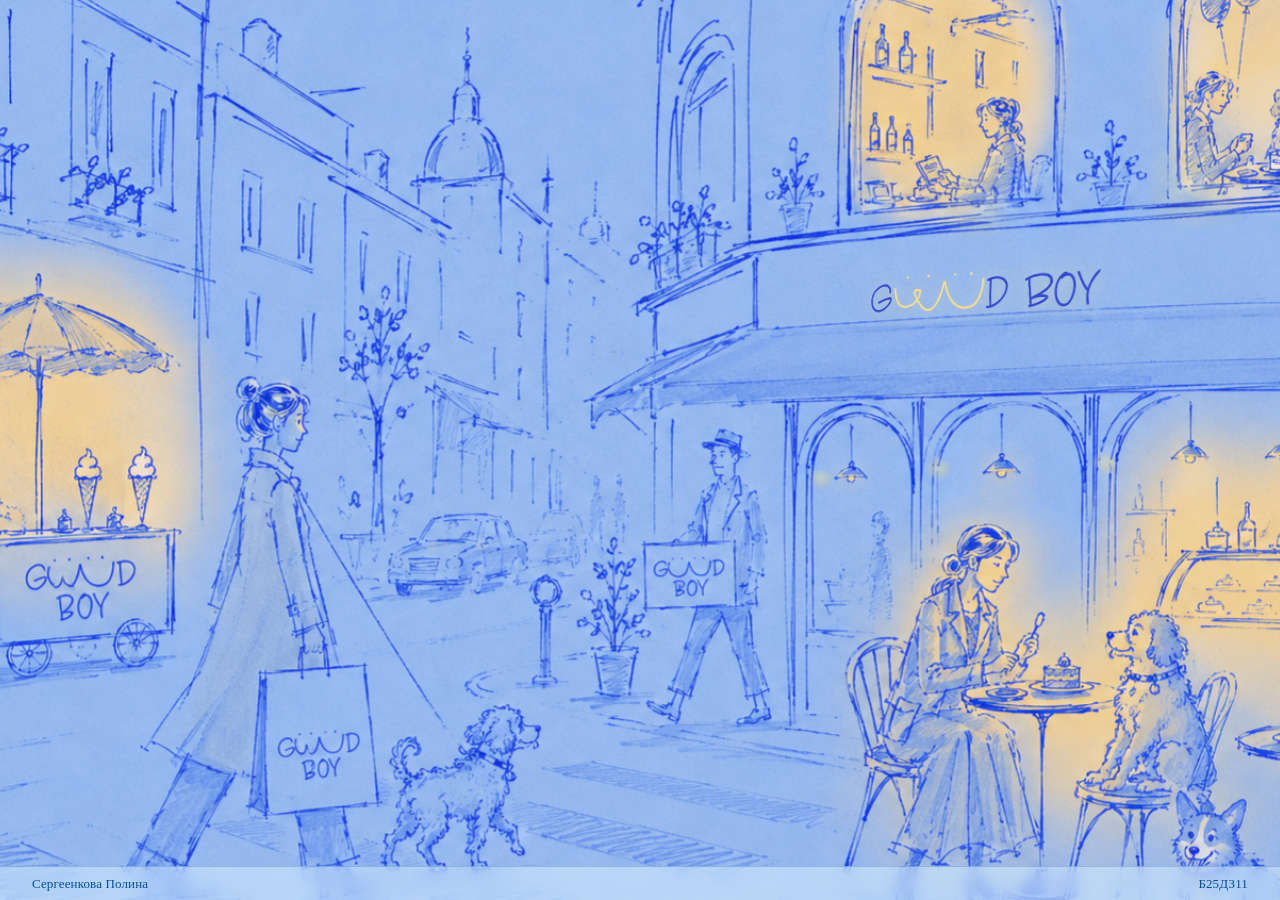
==== commit f6ec4fc6: "п" ====
--- a/index.html
+++ b/index.html
@@ -56,6 +56,11 @@
           <button class="story-close" type="button" aria-label="Закрыть окно">×</button>
           <div class="cake-builder" aria-live="polite"></div>
         </section>
+
+        <footer class="site-footer">
+          <span class="site-footer-name">Сергеенкова Полина</span>
+          <span class="site-footer-id">Б25ДЗ11</span>
+        </footer>
       </section>
     </main>
 
--- a/styles.css
+++ b/styles.css
@@ -38,9 +38,14 @@
 body {
   min-width: 1024px;
   overflow: hidden;
-  background: #bfe8ff;
+  background: #d9f1ff;
   color: var(--ink);
   font-family: "Zeequada", Georgia, "Times New Roman", serif;
+  transition: background 450ms ease;
+}
+
+body[data-scene="3"] {
+  background: #bbf1d7;
 }
 
 button {
@@ -56,7 +61,9 @@
 .stage {
   position: relative;
   overflow: hidden;
-  background: var(--paper);
+  --scene-surface: #d9f1ff;
+  --scene-overscan: 12%;
+  background: var(--scene-surface);
   --scene-left: 0px;
   --scene-top: 0px;
   --scene-fit-scale: 1;
@@ -70,14 +77,17 @@
   --reveal: 0px;
   --reveal-rx: 0px;
   --reveal-ry: 0px;
+  --footer-surface: var(--scene-surface);
+  --footer-ink: var(--ink);
   animation: wind-scene 14000ms cubic-bezier(0.45, 0, 0.55, 1) infinite;
+  transition: background 450ms ease;
 }
 
 .scene {
   position: absolute;
-  inset: -2%;
-  width: 104%;
-  height: 104%;
+  inset: calc(var(--scene-overscan) * -1);
+  width: calc(100% + var(--scene-overscan) * 2);
+  height: calc(100% + var(--scene-overscan) * 2);
   object-fit: cover;
   user-select: none;
   filter: blur(var(--wind-blur));
@@ -112,9 +122,9 @@
 .scene-cover-svg {
   position: absolute;
   z-index: 2;
-  inset: -2%;
-  width: 104%;
-  height: 104%;
+  inset: calc(var(--scene-overscan) * -1);
+  width: calc(100% + var(--scene-overscan) * 2);
+  height: calc(100% + var(--scene-overscan) * 2);
   pointer-events: none;
   opacity: 0;
   filter: blur(var(--wind-blur));
@@ -226,9 +236,25 @@
 }
 
 .stage[data-scene="3"] {
+  --scene-surface: #bbf1d7;
   --ink: #114b3b;
   --line: rgba(17, 75, 59, 0.38);
-  background: #bbf1d7;
+  background: var(--scene-surface);
+}
+
+.stage[data-scene="2"] {
+  --footer-surface: #ffb4b4;
+  --footer-ink: #8f1f1f;
+}
+
+.stage[data-scene="4"] {
+  --footer-surface: #ffc98a;
+  --footer-ink: #9a4508;
+}
+
+.stage[data-scene="5"] {
+  --footer-surface: #d4c0ff;
+  --footer-ink: #5a2790;
 }
 
 .stage[data-scene="3"] .cake-game-layer {
@@ -2524,21 +2550,45 @@
   pointer-events: none;
 }
 
+.site-footer {
+  position: absolute;
+  z-index: 9;
+  left: 0;
+  right: 0;
+  bottom: 0;
+  display: flex;
+  align-items: center;
+  justify-content: space-between;
+  gap: 16px;
+  min-height: 34px;
+  padding: 6px max(24px, min(32px, 4vw));
+  border-top: 1px solid color-mix(in srgb, var(--footer-ink) 24%, transparent);
+  background: color-mix(in srgb, var(--footer-surface) 52%, transparent);
+  color: var(--footer-ink);
+  font-size: 13px;
+  line-height: 1.2;
+  letter-spacing: 0.01em;
+  backdrop-filter: blur(8px);
+  pointer-events: none;
+  transition:
+    background 450ms ease,
+    color 450ms ease,
+    border-color 450ms ease;
+}
+
+.site-footer-name,
+.site-footer-id {
+  white-space: nowrap;
+  color: var(--footer-ink);
+}
+
 @media (min-width: 701px) and (max-width: 1180px) {
   body {
     min-width: 0;
   }
 
-  .scene {
-    inset: 0;
-    width: 100%;
-    height: 100%;
-  }
-
-  .scene-cover-svg {
-    inset: 0;
-    width: 100%;
-    height: 100%;
+  .stage {
+    --scene-overscan: 14%;
   }
 
   .ambient-layer,
@@ -2552,6 +2602,12 @@
 
   .stage[data-scene="3"] .hotspots {
     pointer-events: none;
+  }
+
+  .site-footer {
+    min-height: 32px;
+    padding: 5px 18px;
+    font-size: 12px;
   }
 
   .menu-panel,
@@ -2605,16 +2661,12 @@
     background: #d9f1ff;
   }
 
-  .scene {
-    inset: 0;
-    width: 100%;
-    height: 100%;
-  }
-
-  .scene-cover-svg {
-    inset: 0;
-    width: 100%;
-    height: 100%;
+  body[data-scene="3"] {
+    background: #bbf1d7;
+  }
+
+  .stage {
+    --scene-overscan: 16%;
   }
 
   .topbar {
@@ -2643,6 +2695,13 @@
 
   .stage[data-scene="3"] .hotspots {
     pointer-events: none;
+  }
+
+  .site-footer {
+    min-height: 30px;
+    padding: 5px 14px;
+    font-size: 11px;
+    gap: 10px;
   }
 
   .scene-button-paw {
@@ -3094,3 +3153,91 @@
     transform: translate(-50%, -50%) scale(1.45);
   }
 }
+
+.error-page {
+  min-width: 0;
+  overflow: hidden;
+  background: #d9f1ff;
+}
+
+.error-shell {
+  position: relative;
+  width: 100vw;
+  height: 100vh;
+  overflow: hidden;
+  --footer-surface: #d9f1ff;
+  --footer-ink: #064f93;
+}
+
+.error-scene {
+  position: absolute;
+  inset: -8%;
+  width: 116%;
+  height: 116%;
+  object-fit: cover;
+  filter: blur(1.5px) saturate(0.92);
+  opacity: 0.72;
+}
+
+.error-card {
+  position: relative;
+  z-index: 2;
+  display: grid;
+  gap: 14px;
+  width: min(420px, calc(100vw - 48px));
+  margin: 0 auto;
+  padding: 28px 26px 24px;
+  top: 50%;
+  transform: translateY(calc(-50% - 18px));
+  border: 1px solid rgba(6, 79, 147, 0.46);
+  background: rgba(217, 241, 255, 0.78);
+  box-shadow: 0 12px 36px rgba(6, 79, 147, 0.14);
+  backdrop-filter: blur(10px);
+  text-align: center;
+}
+
+.error-card h1 {
+  margin: 0;
+  font-size: clamp(72px, 16vw, 112px);
+  line-height: 0.9;
+  letter-spacing: -0.02em;
+}
+
+.error-copy {
+  margin: 0;
+  font-size: 17px;
+  line-height: 1.4;
+}
+
+.error-home-link {
+  justify-self: center;
+  margin-top: 4px;
+  text-decoration: none;
+  display: inline-flex;
+  align-items: center;
+  justify-content: center;
+}
+
+.error-footer {
+  position: absolute;
+  z-index: 3;
+}
+
+@media (max-width: 700px) {
+  .error-card {
+    width: min(360px, calc(100vw - 28px));
+    padding: 22px 18px 20px;
+    gap: 12px;
+    transform: translateY(calc(-50% - 12px));
+  }
+
+  .error-copy {
+    font-size: 15px;
+  }
+
+  .error-footer {
+    min-height: 30px;
+    padding: 5px 14px;
+    font-size: 11px;
+  }
+}
